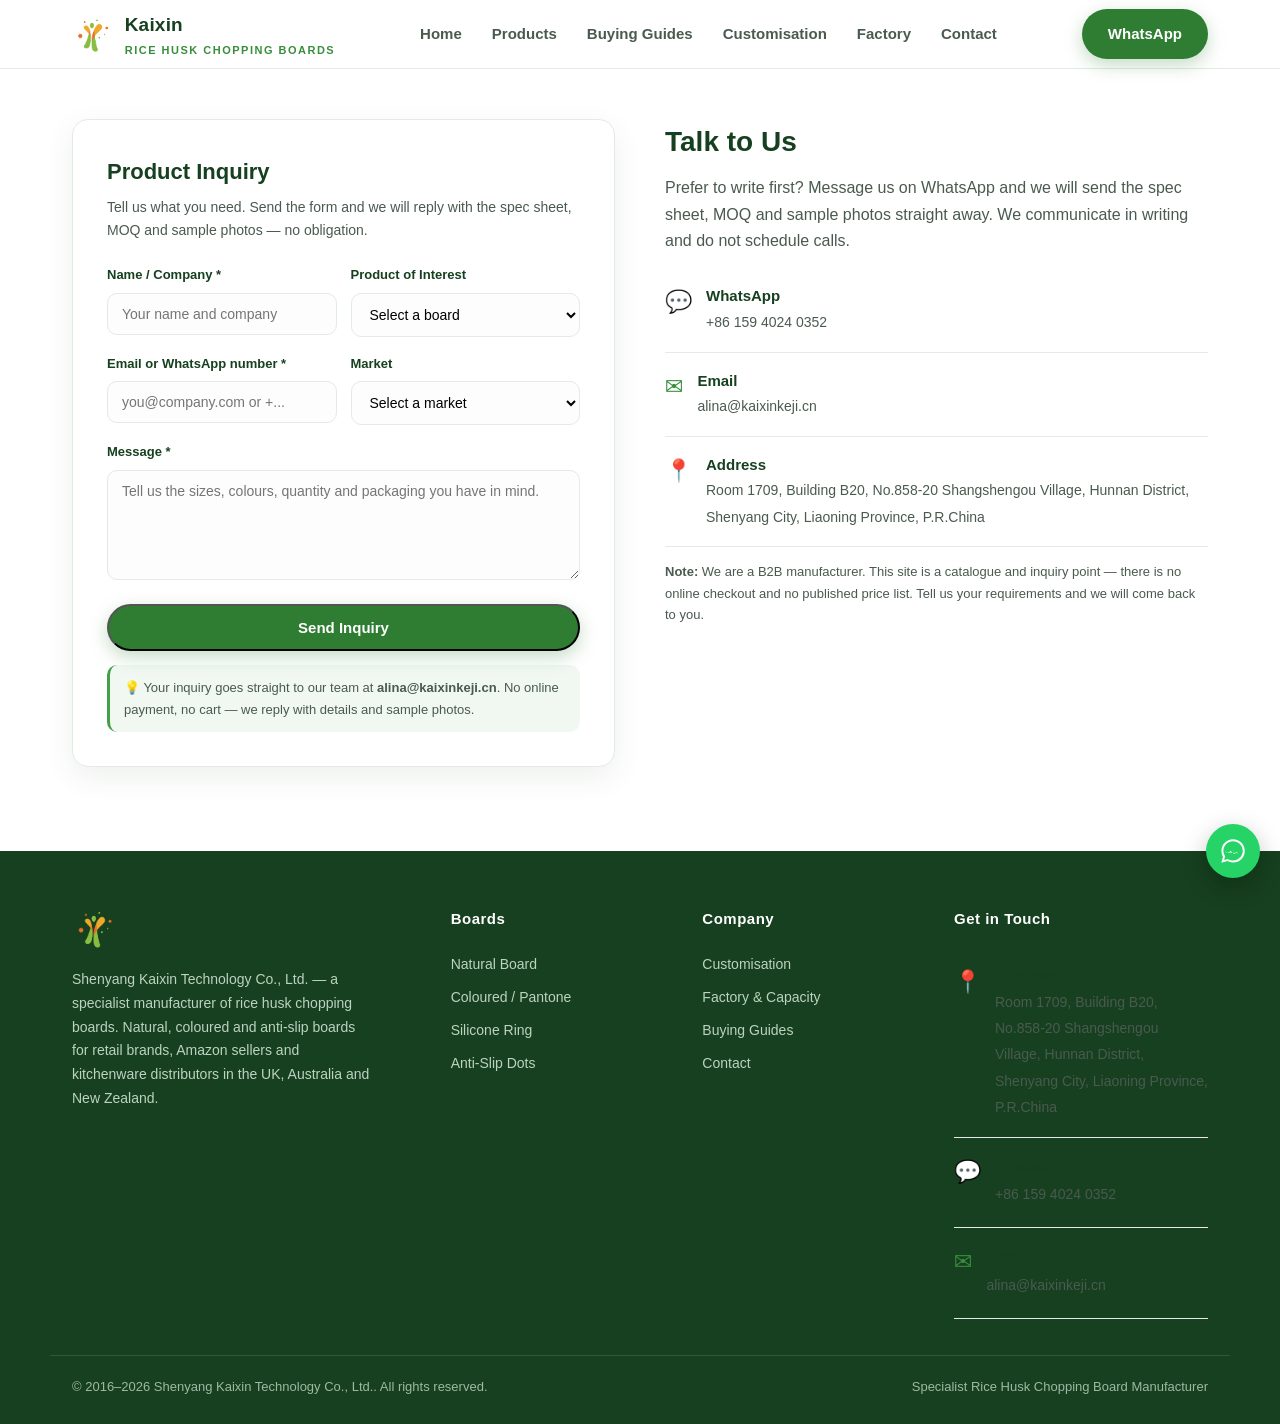
==== contact.html @ c8359d20 "site: add contact.html" ====
<!DOCTYPE html>
<html lang="en-GB">
<head>
<meta charset="UTF-8">
<meta name="viewport" content="width=device-width, initial-scale=1.0">
<title>Contact Kaixin | Rice Husk Chopping Board Inquiry</title>
<meta name="description" content="Contact Shenyang Kaixin for rice husk chopping boards. Send an inquiry for the spec sheet, MOQ and sample photos. WhatsApp and email available. B2B only.">
<meta name="keywords" content="rice husk chopping board inquiry, chopping board manufacturer contact, wholesale chopping board inquiry, OEM cutting board supplier">
<meta property="og:title" content="Contact Kaixin | Rice Husk Chopping Board Inquiry">
<meta property="og:description" content="Contact Shenyang Kaixin for rice husk chopping boards. Send an inquiry for the spec sheet, MOQ and sample photos. WhatsApp and email available. B2B only.">
<meta property="og:type" content="website">
<meta property="og:url" content="https://www.ricehuskchoppingboard.com/contact.html">
<link rel="canonical" href="https://www.ricehuskchoppingboard.com/contact.html">
<link rel="icon" href="favicon-32x32.png" type="image/png">
<link rel="stylesheet" href="assets/css/style.css">
<style>
.wa-float{position:fixed;right:20px;bottom:22px;z-index:80;width:54px;height:54px;border-radius:50%;
  background:#25D366;display:flex;align-items:center;justify-content:center;
  box-shadow:0 8px 24px rgba(0,0,0,.25);transition:.25s}
.wa-float:hover{transform:scale(1.08);box-shadow:0 12px 28px rgba(0,0,0,.32)}
.wa-float svg{width:28px;height:28px;fill:#fff}
@media(max-width:680px){.wa-float{right:14px;bottom:14px;width:48px;height:48px}}
</style>
<script type="application/ld+json">
[
  {
    "@context": "https://schema.org",
    "@type": "WebPage",
    "name": "Contact Kaixin - Rice Husk Chopping Board Inquiry",
    "url": "https://www.ricehuskchoppingboard.com/contact.html",
    "description": "Send an inquiry for rice husk chopping board spec sheets, MOQ and sample photos.",
    "publisher": {
      "@context": "https://schema.org",
      "@type": "Organization",
      "name": "Shenyang Kaixin Technology Co., Ltd.",
      "url": "https://www.ricehuskchoppingboard.com/",
      "logo": "https://www.ricehuskchoppingboard.com/assets/img/logo/logo.png",
      "description": "Specialist manufacturer of rice husk chopping boards. Natural, coloured and anti-slip boards with custom Pantone colours and OEM packaging.",
      "address": {
        "@type": "PostalAddress",
        "streetAddress": "Room 1709, Building B20, No.858-20 Shangshengou Village, Hunnan District",
        "addressLocality": "Shenyang",
        "addressRegion": "Liaoning",
        "addressCountry": "CN"
      },
      "contactPoint": {
        "@type": "ContactPoint",
        "telephone": "+86-159-4024-0352",
        "contactType": "sales",
        "availableLanguage": [
          "English",
          "Chinese"
        ]
      }
    }
  },
  {
    "@context": "https://schema.org",
    "@type": "BreadcrumbList",
    "itemListElement": [
      {
        "@type": "ListItem",
        "position": 1,
        "name": "Home",
        "item": "https://www.ricehuskchoppingboard.com/index.html"
      },
      {
        "@type": "ListItem",
        "position": 2,
        "name": "Contact",
        "item": "https://www.ricehuskchoppingboard.com/contact.html"
      }
    ]
  }
]
</script>
</head>
<body>
<header class="site">
  <div class="container nav">
    <a class="brand" href="index.html"><img src="assets/img/logo/logo.png" alt="Kaixin logo"><span>Kaixin<small>RICE HUSK CHOPPING BOARDS</small></span></a>
    <nav class="nav-links">
      <a href="index.html">Home</a>
      <a href="index.html#products">Products</a>
      <a href="index.html#guides">Buying Guides</a>
      <a href="customisation.html">Customisation</a>
      <a href="factory.html">Factory</a>
      <a href="contact.html">Contact</a>
    </nav>
    <div class="nav-cta"><a class="btn" href="https://wa.me/8615940240352" target="_blank" rel="noopener">WhatsApp</a><button class="menu-toggle" aria-label="menu">&#9776;</button></div>
  </div>
  <div class="mobile-menu">
    <a href="index.html">Home</a>
    <a href="index.html#products">Products</a>
    <a href="index.html#guides">Buying Guides</a>
    <a href="customisation.html">Customisation</a>
    <a href="factory.html">Factory</a>
    <a href="contact.html">Contact</a>
  </div>
</header>
<section style="padding-top:50px"><div class="container contact-wrap">
  <div class="form-card">
    <h3>Product Inquiry</h3>
    <p class="sub">Tell us what you need. Send the form and we will reply with the spec sheet, MOQ and sample photos &mdash; no obligation.</p>
    <div class="form-ok" id="form-ok">&#9989; Thanks! Your inquiry has been sent. We will reply within 24 hours.</div>
    <form id="inquiry-form">
      <input type="hidden" name="access_key" value="ceeee624-45c7-4edd-93eb-5f4cee63b54a">
      <input type="checkbox" name="botcheck" style="display:none" tabindex="-1" autocomplete="off">
      <div class="row2">
        <div class="field"><label>Name / Company *</label><input name="name" type="text" placeholder="Your name and company"></div>
        <div class="field"><label>Product of Interest</label>
          <select name="product">
            <option value="">Select a board</option>
            <option>Natural Rice Husk Chopping Board</option>
            <option>Coloured / Pantone Chopping Board</option>
            <option>Silicone Ring Chopping Board</option>
            <option>Anti-Slip Dots Chopping Board</option>
            <option>Custom size / shape / packaging</option>
            <option>Not sure yet</option>
          </select>
        </div>
      </div>
      <div class="row2">
        <div class="field"><label>Email or WhatsApp number *</label><input name="contact" type="text" placeholder="you@company.com or +..."></div>
        <div class="field"><label>Market</label>
          <select name="market">
            <option value="">Select a market</option>
            <option>United Kingdom</option>
            <option>Australia</option>
            <option>New Zealand</option>
            <option>Other / not sure yet</option>
          </select>
        </div>
      </div>
      <div class="field"><label>Message *</label><textarea name="message" placeholder="Tell us the sizes, colours, quantity and packaging you have in mind."></textarea></div>
      <button class="btn" type="submit" style="width:100%;justify-content:center">Send Inquiry</button>
      <div class="note">&#128161; Your inquiry goes straight to our team at <b>alina@kaixinkeji.cn</b>. No online payment, no cart &mdash; we reply with details and sample photos.</div>
    </form>
  </div>
  <div class="contact-info">
    <h2 style="color:var(--green-900);font-size:28px;margin-bottom:10px">Talk to Us</h2>
    <p style="color:var(--ink-soft);margin-bottom:14px">Prefer to write first? Message us on WhatsApp and we will send the spec sheet, MOQ and sample photos straight away. We communicate in writing and do not schedule calls.</p>
    <div class="info-item"><span class="ic">&#128172;</span><div><b>WhatsApp</b><a href="https://wa.me/8615940240352" target="_blank" rel="noopener">+86 159 4024 0352</a></div></div>
    <div class="info-item"><span class="ic">&#9993;</span><div><b>Email</b><a href="mailto:alina@kaixinkeji.cn">alina@kaixinkeji.cn</a></div></div>
    <div class="info-item"><span class="ic">&#128205;</span><div><b>Address</b><span>Room 1709, Building B20, No.858-20 Shangshengou Village, Hunnan District, Shenyang City, Liaoning Province, P.R.China</span></div></div>
    <p style="color:var(--ink-soft);margin-top:14px;font-size:13px"><b>Note:</b> We are a B2B manufacturer. This site is a catalogue and inquiry point &mdash; there is no online checkout and no published price list. Tell us your requirements and we will come back to you.</p>
  </div>
</div></section>

<footer class="site">
  <div class="container foot-grid">
    <div class="foot-brand"><img src="assets/img/logo/logo.png" alt="Kaixin logo"><p>Shenyang Kaixin Technology Co., Ltd. &mdash; a specialist manufacturer of rice husk chopping boards. Natural, coloured and anti-slip boards for retail brands, Amazon sellers and kitchenware distributors in the UK, Australia and New Zealand.</p></div>
    <div><h4>Boards</h4>
      <a href="products/natural-rice-husk-chopping-board.html">Natural Board</a>
      <a href="products/coloured-rice-husk-chopping-board.html">Coloured / Pantone</a>
      <a href="products/silicone-ring-chopping-board.html">Silicone Ring</a>
      <a href="products/silicone-dots-chopping-board.html">Anti-Slip Dots</a>
    </div>
    <div><h4>Company</h4>
      <a href="customisation.html">Customisation</a>
      <a href="factory.html">Factory &amp; Capacity</a>
      <a href="index.html#guides">Buying Guides</a>
      <a href="contact.html">Contact</a>
    </div>
    <div class="contact-info"><h4>Get in Touch</h4>
      <div class="info-item"><span class="ic">&#128205;</span><div><b>Address</b><span>Room 1709, Building B20, No.858-20 Shangshengou Village, Hunnan District, Shenyang City, Liaoning Province, P.R.China</span></div></div>
      <div class="info-item"><span class="ic">&#128172;</span><div><b>WhatsApp</b><a href="https://wa.me/8615940240352" target="_blank" rel="noopener">+86 159 4024 0352</a></div></div>
      <div class="info-item"><span class="ic">&#9993;</span><div><b>Email</b><a href="mailto:alina@kaixinkeji.cn">alina@kaixinkeji.cn</a></div></div>
    </div>
  </div>
  <div class="container foot-bottom"><span>&copy; 2016&ndash;2026 Shenyang Kaixin Technology Co., Ltd.. All rights reserved.</span><span>Specialist Rice Husk Chopping Board Manufacturer</span></div>
</footer>
<a class="wa-float" href="https://wa.me/8615940240352" target="_blank" rel="noopener" aria-label="Chat with us on WhatsApp">
<svg viewBox="0 0 24 24"><path d="M12.04 2C6.5 2 2.1 6.4 2.1 11.95c0 1.75.46 3.46 1.33 4.96L2 22l5.24-1.37a9.94 9.94 0 0 0 4.8 1.22h.01c5.54 0 10.05-4.4 10.05-9.95C22.1 6.4 17.59 2 12.04 2zm0 18.16a8.3 8.3 0 0 1-4.23-1.16l-.3-.18-3.11.81.83-3.03-.2-.31a8.28 8.28 0 0 1-1.28-4.42c0-4.58 3.73-8.3 8.32-8.3 2.22 0 4.31.87 5.88 2.44a8.25 8.25 0 0 1 2.44 5.87c0 4.58-3.73 8.28-8.34 8.28zm4.55-6.2c-.25-.13-1.48-.73-1.71-.81-.23-.08-.39-.13-.56.13-.17.25-.64.81-.78.98-.14.17-.29.19-.53.06-.25-.13-1.05-.39-2-1.24-.74-1.22-1.66-1.36-1.9-.14-.24-.15-.52-.01-.71.12-.18.53-.62.65-.83.12-.22.08-.4.02-.53-.06-.13-.56-1.34-.76-1.84-.2-.48-.4-.42-.56-.43h-.48c-.17 0-.44.06-.67.32-.23.25-.88.87-.88 2.12s.9 2.46 1.03 2.63c.13.17 1.77 2.7 4.29 3.79.6.26 1.06.41 1.43.53.6.19 1.14.16 1.57.1.48-.07 1.48-.6 1.69-1.19.21-.58.21-1.08.15-1.19-.06-.1-.23-.16-.48-.29z"/></svg>
</a>
<script src="assets/js/main.js"></script>
<script>
document.addEventListener('DOMContentLoaded',function(){
  document.querySelectorAll('video').forEach(function(v){
    v.muted=true;v.defaultMuted=true;var p=v.play();if(p&&p.catch)p.catch(function(){});
  });
});
</script>
</body>
</html>
---- assets/css/style.css ----
:root{
  --green-900:#16401f;
  --green-800:#1b5e20;
  --green-700:#2e7d32;
  --green-600:#388e3c;
  --green-500:#43a047;
  --green-300:#81c784;
  --green-100:#e8f5e9;
  --green-50:#f1f8f2;
  --ink:#1f2a22;
  --ink-soft:#4a5a4f;
  --line:#e3ebe4;
  --bg:#ffffff;
  --bg-soft:#f6f9f6;
  --shadow:0 10px 30px rgba(20,64,31,.08);
  --shadow-lg:0 20px 50px rgba(20,64,31,.14);
  --radius:16px;
  --maxw:1180px;
  --font:'Segoe UI',Roboto,Helvetica,Arial,system-ui,-apple-system,'PingFang SC','Microsoft YaHei',sans-serif;
}
*{box-sizing:border-box;margin:0;padding:0}
html{scroll-behavior:smooth}
body{font-family:var(--font);color:var(--ink);background:var(--bg);line-height:1.65;-webkit-font-smoothing:antialiased}
img{max-width:100%;display:block}
a{color:inherit;text-decoration:none}
.container{max-width:var(--maxw);margin:0 auto;padding:0 22px}
.btn{display:inline-flex;align-items:center;gap:8px;background:var(--green-700);color:#fff;padding:13px 26px;border-radius:40px;font-weight:600;font-size:15px;transition:.25s;box-shadow:0 6px 18px rgba(46,125,50,.28)}
.btn:hover{background:var(--green-800);transform:translateY(-2px);box-shadow:0 10px 24px rgba(46,125,50,.36)}
.btn.ghost{background:transparent;color:var(--green-800);border:1.5px solid var(--green-300)}
.btn.ghost:hover{background:var(--green-50);transform:translateY(-2px)}
.btn.light{background:#fff;color:var(--green-800);box-shadow:0 6px 18px rgba(0,0,0,.12)}
.btn.light:hover{background:var(--green-50)}

/* ===== Header ===== */
header.site{position:sticky;top:0;z-index:50;background:rgba(255,255,255,.92);backdrop-filter:blur(10px);border-bottom:1px solid var(--line)}
.nav{display:flex;align-items:center;justify-content:space-between;height:68px}
.brand{display:flex;align-items:center;gap:11px;font-weight:800;font-size:19px;color:var(--green-900);letter-spacing:.2px}
.brand img{height:38px;width:auto;border-radius:8px}
.brand small{display:block;font-size:11px;font-weight:600;color:var(--green-600);letter-spacing:1.5px}
.nav-links{display:flex;align-items:center;gap:30px}
.nav-links a{font-weight:600;font-size:15px;color:var(--ink-soft);transition:.2s;position:relative}
.nav-links a:hover{color:var(--green-700)}
.nav-links a::after{content:"";position:absolute;left:0;bottom:-6px;height:2px;width:0;background:var(--green-600);transition:.25s}
.nav-links a:hover::after{width:100%}
.nav-cta{display:flex;align-items:center;gap:14px}
.menu-toggle{display:none;font-size:26px;background:none;border:0;color:var(--green-800);cursor:pointer}

/* ===== Hero ===== */
.hero{position:relative;color:#fff;overflow:hidden;background:var(--green-900)}
.hero video,.hero .hero-bg{position:absolute;inset:0;width:100%;height:100%;object-fit:cover}
.hero::after{content:"";position:absolute;inset:0;background:linear-gradient(105deg,rgba(14,40,19,.92) 0%,rgba(14,40,19,.62) 45%,rgba(14,40,19,.28) 100%)}
.hero-inner{position:relative;z-index:2;padding:96px 0 104px;max-width:680px}
.hero .tag{display:inline-block;background:rgba(255,255,255,.16);border:1px solid rgba(255,255,255,.3);padding:6px 16px;border-radius:30px;font-size:13px;font-weight:600;letter-spacing:1px;margin-bottom:22px}
.hero h1{font-size:46px;line-height:1.15;font-weight:800;margin-bottom:20px;letter-spacing:-.5px}
.hero p{font-size:18px;color:#e7f1e8;margin-bottom:32px;max-width:560px}
.hero-actions{display:flex;gap:14px;flex-wrap:wrap}
.hero-stats{display:flex;gap:42px;margin-top:50px;flex-wrap:wrap}
.hero-stats div{position:relative;z-index:2}
.hero-stats b{display:block;font-size:30px;font-weight:800;color:#fff}
.hero-stats span{font-size:13px;color:#cfe3d2;letter-spacing:.5px}

/* ===== Sections ===== */
section{padding:84px 0}
.sec-head{text-align:center;max-width:680px;margin:0 auto 52px}
.sec-head .eyebrow{color:var(--green-600);font-weight:700;letter-spacing:2px;font-size:13px;text-transform:uppercase;margin-bottom:12px;display:block}
.sec-head h1,.sec-head h2{font-size:36px;font-weight:800;color:var(--green-900);line-height:1.2;margin-bottom:14px;letter-spacing:-.5px}
.sec-head p{color:var(--ink-soft);font-size:17px}

/* ===== USP band ===== */
.usp{background:var(--green-800);color:#fff}
.usp .grid{display:grid;grid-template-columns:repeat(4,1fr);gap:30px}
.usp .item{text-align:center;padding:10px}
.usp .item .ic{font-size:30px;margin-bottom:12px}
.usp .item b{display:block;font-size:17px;margin-bottom:4px}
.usp .item span{font-size:14px;color:#cfe3d2}

/* ===== Product grid ===== */
.grid-products{display:grid;grid-template-columns:repeat(3,1fr);gap:26px}
.card{background:#fff;border:1px solid var(--line);border-radius:var(--radius);overflow:hidden;transition:.28s;display:flex;flex-direction:column}
.card:hover{transform:translateY(-6px);box-shadow:var(--shadow-lg);border-color:var(--green-300)}
.card .thumb{aspect-ratio:1/1;overflow:hidden;background:var(--green-50);position:relative}
.card .thumb img{width:100%;height:100%;object-fit:cover;transition:.4s}
.card:hover .thumb img{transform:scale(1.05)}
.card .badge{position:absolute;top:12px;left:12px;background:var(--green-700);color:#fff;font-size:11px;font-weight:700;padding:5px 11px;border-radius:20px;letter-spacing:.5px}
.card .body{padding:20px 20px 22px;display:flex;flex-direction:column;flex:1}
.card .body h3{font-size:18px;color:var(--green-900);margin-bottom:6px;font-weight:700}
.card .body .en{font-size:13px;color:var(--green-600);font-weight:600;margin-bottom:10px}
.card .body p{font-size:14px;color:var(--ink-soft);flex:1;margin-bottom:16px}
.card .body .more{color:var(--green-700);font-weight:700;font-size:14px;display:inline-flex;align-items:center;gap:6px}

/* ===== Feature split ===== */
.split{display:grid;grid-template-columns:1fr 1fr;gap:56px;align-items:center}
.split .media{border-radius:var(--radius);overflow:hidden;box-shadow:var(--shadow)}
.split .media video,.split .media img{width:100%;height:100%;object-fit:cover}
.split h2{font-size:32px;color:var(--green-900);font-weight:800;margin-bottom:18px;line-height:1.2}
.split p{color:var(--ink-soft);margin-bottom:16px;font-size:16px}
.checklist{list-style:none;margin:18px 0 26px}
.checklist li{display:flex;gap:11px;align-items:flex-start;padding:7px 0;color:var(--ink-soft)}
.checklist li .ck{color:var(--green-600);font-weight:800;flex-shrink:0}

/* ===== Certs ===== */
.certs{background:var(--bg-soft)}
.cert-grid{display:grid;grid-template-columns:repeat(4,1fr);gap:22px}
.cert{background:#fff;border:1px solid var(--line);border-radius:14px;padding:22px;text-align:center;transition:.25s}
.cert:hover{box-shadow:var(--shadow);transform:translateY(-4px)}
.cert img{height:78px;width:auto;margin:0 auto 14px;object-fit:contain}
.cert b{display:block;color:var(--green-900);font-size:15px}
.cert span{font-size:13px;color:var(--ink-soft)}

/* ===== CTA band ===== */
.cta-band{background:linear-gradient(120deg,var(--green-800),var(--green-600));color:#fff;text-align:center}
.cta-band h2{font-size:34px;font-weight:800;margin-bottom:14px}
.cta-band p{font-size:17px;color:#e7f1e8;margin-bottom:28px;max-width:560px;margin-left:auto;margin-right:auto}

/* ===== Footer ===== */
footer.site{background:var(--green-900);color:#cfe3d2;padding:56px 0 26px}
.foot-grid{display:grid;grid-template-columns:1.6fr 1fr 1fr 1.2fr;gap:40px;margin-bottom:36px}
.foot-grid h4{color:#fff;font-size:15px;margin-bottom:16px;letter-spacing:.5px}
.foot-grid a,.foot-grid p{display:block;color:#bcd3bf;font-size:14px;padding:5px 0;transition:.2s}
.foot-grid a:hover{color:#fff}
.foot-brand img{height:42px;margin-bottom:14px;border-radius:8px}
.foot-brand p{font-size:14px;line-height:1.7;max-width:300px}
.foot-bottom{border-top:1px solid rgba(255,255,255,.12);padding-top:20px;font-size:13px;color:#9fb8a3;display:flex;justify-content:space-between;flex-wrap:wrap;gap:10px}

/* ===== Product detail ===== */
.breadcrumb{font-size:13px;color:var(--ink-soft);padding:22px 0 0}
.breadcrumb a{color:var(--green-600)}
.detail{display:grid;grid-template-columns:1.05fr 1fr;gap:54px;align-items:start;padding:26px 0 70px}
.gallery .main-img{border-radius:var(--radius);overflow:hidden;background:var(--green-50);border:1px solid var(--line);aspect-ratio:1/1;margin-bottom:14px}
.gallery .main-img img{width:100%;height:100%;object-fit:cover}
.thumbs{display:flex;gap:10px;flex-wrap:wrap}
.thumbs img{width:74px;height:74px;object-fit:cover;border-radius:10px;border:2px solid var(--line);cursor:pointer;transition:.2s}
.thumbs img.active,.thumbs img:hover{border-color:var(--green-600)}
.detail-info h1{font-size:30px;color:var(--green-900);font-weight:800;margin-bottom:4px}
.detail-info .en{color:var(--green-600);font-weight:600;margin-bottom:16px;font-size:15px}
.detail-info .lead{color:var(--ink-soft);margin-bottom:22px;font-size:16px}
.spec-table{width:100%;border-collapse:collapse;margin:8px 0 24px;font-size:14px}
.spec-table th,.spec-table td{border:1px solid var(--line);padding:11px 14px;text-align:left}
.spec-table th{background:var(--green-50);color:var(--green-900);width:40%;font-weight:700}
.detail-video{border-radius:var(--radius);overflow:hidden;margin:6px 0 24px;border:1px solid var(--line);background:#000}
.detail-video video{width:100%;display:block}
.tags{display:flex;gap:8px;flex-wrap:wrap;margin-bottom:22px}
.tags span{background:var(--green-100);color:var(--green-800);font-size:12.5px;font-weight:600;padding:6px 13px;border-radius:20px}
.detail-cta{display:flex;gap:12px;flex-wrap:wrap;margin-top:8px}

/* ===== Contact form ===== */
.contact-wrap{display:grid;grid-template-columns:1fr 1fr;gap:50px;align-items:start}
.form-card{background:#fff;border:1px solid var(--line);border-radius:var(--radius);padding:34px;box-shadow:var(--shadow)}
.form-card h3{font-size:22px;color:var(--green-900);margin-bottom:6px}
.form-card .sub{color:var(--ink-soft);margin-bottom:22px;font-size:14px}
.field{margin-bottom:16px}
.field label{display:block;font-size:13px;font-weight:700;color:var(--green-900);margin-bottom:7px}
.field input,.field textarea,.field select{width:100%;padding:12px 14px;border:1.5px solid var(--line);border-radius:10px;font-size:14px;font-family:inherit;transition:.2s;background:#fcfdfc}
.field input:focus,.field textarea:focus,.field select:focus{outline:none;border-color:var(--green-500);background:#fff}
.field textarea{resize:vertical;min-height:110px}
.row2{display:grid;grid-template-columns:1fr 1fr;gap:14px}
.contact-info .info-item{display:flex;gap:14px;padding:16px 0;border-bottom:1px solid var(--line)}
.contact-info .info-item .ic{font-size:22px;color:var(--green-600)}
.contact-info .info-item .ic svg{display:inline-block;vertical-align:middle;width:22px;height:22px}
.contact-info .info-item b{display:block;color:var(--green-900);font-size:15px}
.contact-info .info-item span,.contact-info .info-item a{color:var(--ink-soft);font-size:14px}
.note{font-size:13px;color:var(--ink-soft);margin-top:14px;background:var(--green-50);padding:12px 14px;border-radius:10px;border-left:3px solid var(--green-500)}

.form-ok{display:none;background:var(--green-100);color:var(--green-900);padding:14px 16px;border-radius:10px;margin-bottom:16px;font-weight:600;border:1px solid var(--green-300)}

/* ===== Responsive ===== */
@media(max-width:980px){
  .usp .grid{grid-template-columns:repeat(2,1fr);gap:24px}
  .grid-products{grid-template-columns:repeat(2,1fr)}
  .cert-grid{grid-template-columns:repeat(2,1fr)}
  .split,.detail,.contact-wrap{grid-template-columns:1fr;gap:32px}
  .foot-grid{grid-template-columns:1fr 1fr}
}
@media(max-width:680px){
  .nav-links{display:none}
  .menu-toggle{display:block}
  .hero-inner{padding:64px 0 72px}
  .hero h1{font-size:33px}
  .hero-stats{display:grid;grid-template-columns:1fr 1fr;gap:22px 14px;width:100%;text-align:center}
  .sec-head h1,.sec-head h2{font-size:27px}
  .grid-products{grid-template-columns:1fr}
  .cert-grid{grid-template-columns:1fr 1fr}
  .row2{grid-template-columns:1fr}
  .foot-grid{grid-template-columns:1fr}
  section{padding:60px 0}
}
.mobile-menu{display:none;flex-direction:column;gap:4px;padding:10px 22px 18px;border-top:1px solid var(--line);background:#fff}
.mobile-menu.open{display:flex}
.mobile-menu a{padding:11px 0;font-weight:600;color:var(--ink-soft);border-bottom:1px solid var(--green-50)}
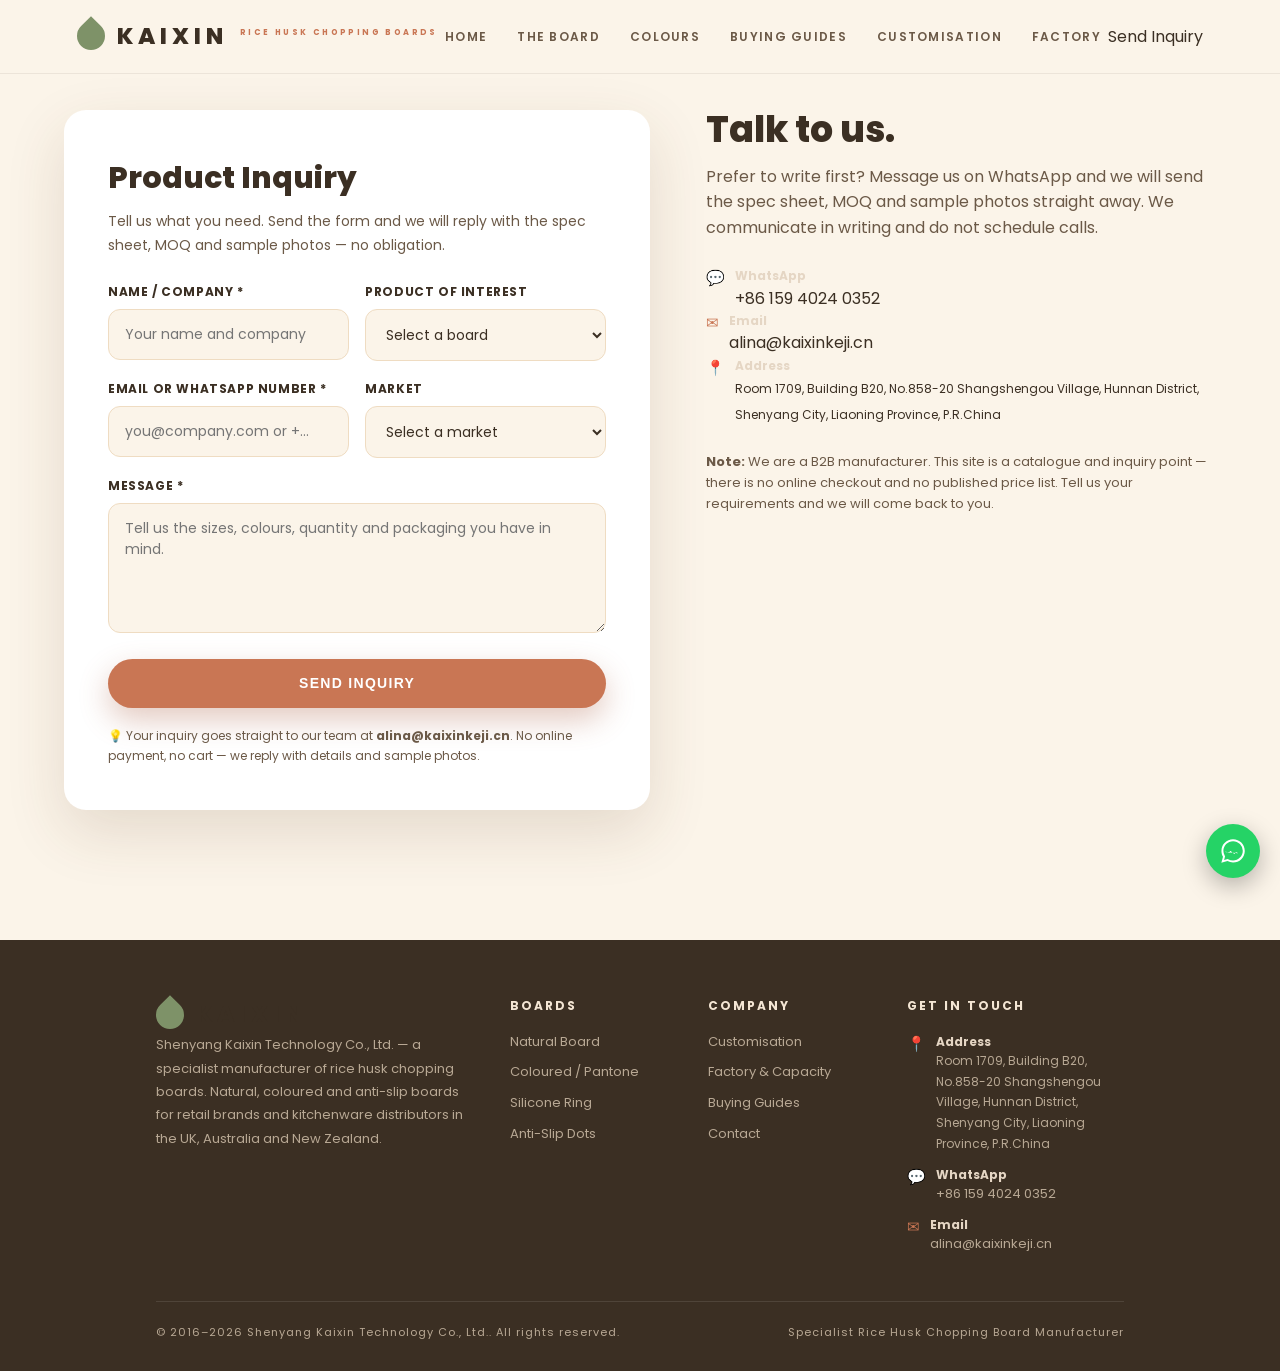
==== commit 595dd3f5: "site: update contact.html" ====
--- a/contact.html
+++ b/contact.html
@@ -10,17 +10,13 @@
 <meta property="og:description" content="Contact Shenyang Kaixin for rice husk chopping boards. Send an inquiry for the spec sheet, MOQ and sample photos. WhatsApp and email available. B2B only.">
 <meta property="og:type" content="website">
 <meta property="og:url" content="https://www.ricehuskchoppingboard.com/contact.html">
+<meta property="og:image" content="https://www.ricehuskchoppingboard.com/assets/img/warm/story-board.jpg">
 <link rel="canonical" href="https://www.ricehuskchoppingboard.com/contact.html">
 <link rel="icon" href="favicon-32x32.png" type="image/png">
+<link rel="preconnect" href="https://fonts.googleapis.com">
+<link rel="preconnect" href="https://fonts.gstatic.com" crossorigin>
+<link href="https://fonts.googleapis.com/css2?family=Poppins:wght@400;500;600;700;800;900&display=swap" rel="stylesheet">
 <link rel="stylesheet" href="assets/css/style.css">
-<style>
-.wa-float{position:fixed;right:20px;bottom:22px;z-index:80;width:54px;height:54px;border-radius:50%;
-  background:#25D366;display:flex;align-items:center;justify-content:center;
-  box-shadow:0 8px 24px rgba(0,0,0,.25);transition:.25s}
-.wa-float:hover{transform:scale(1.08);box-shadow:0 12px 28px rgba(0,0,0,.32)}
-.wa-float svg{width:28px;height:28px;fill:#fff}
-@media(max-width:680px){.wa-float{right:14px;bottom:14px;width:48px;height:48px}}
-</style>
 <script type="application/ld+json">
 [
   {
@@ -76,29 +72,29 @@
 </script>
 </head>
 <body>
-<header class="site">
-  <div class="container nav">
-    <a class="brand" href="index.html"><img src="assets/img/logo/logo.png" alt="Kaixin logo"><span>Kaixin<small>RICE HUSK CHOPPING BOARDS</small></span></a>
-    <nav class="nav-links">
-      <a href="index.html">Home</a>
-      <a href="index.html#products">Products</a>
-      <a href="index.html#guides">Buying Guides</a>
-      <a href="customisation.html">Customisation</a>
-      <a href="factory.html">Factory</a>
-      <a href="contact.html">Contact</a>
-    </nav>
-    <div class="nav-cta"><a class="btn" href="https://wa.me/8615940240352" target="_blank" rel="noopener">WhatsApp</a><button class="menu-toggle" aria-label="menu">&#9776;</button></div>
-  </div>
-  <div class="mobile-menu">
+<nav class="nav">
+  <a class="brand" href="index.html"><span class="leaf"></span>KAIXIN<small>RICE HUSK CHOPPING BOARDS</small></a>
+  <div class="navlinks">
     <a href="index.html">Home</a>
-    <a href="index.html#products">Products</a>
+    <a href="index.html#boards">The Board</a>
+    <a href="index.html#colours">Colours</a>
     <a href="index.html#guides">Buying Guides</a>
     <a href="customisation.html">Customisation</a>
     <a href="factory.html">Factory</a>
-    <a href="contact.html">Contact</a>
   </div>
-</header>
-<section style="padding-top:50px"><div class="container contact-wrap">
+  <div class="nav-cta"><a href="contact.html">Send Inquiry</a></div>
+  <button class="menu-toggle" aria-label="menu" onclick="this.parentNode.classList.toggle('open')">&#9776;</button>
+  <div class="mobile-menu">
+    <a href="index.html">Home</a>
+    <a href="index.html#boards">The Board</a>
+    <a href="index.html#colours">Colours</a>
+    <a href="index.html#guides">Buying Guides</a>
+    <a href="customisation.html">Customisation</a>
+    <a href="factory.html">Factory</a>
+    <a href="contact.html">Send Inquiry</a>
+  </div>
+</nav>
+<section class="sec" style="padding-top:40px"><div class="container contact-wrap">
   <div class="form-card">
     <h3>Product Inquiry</h3>
     <p class="sub">Tell us what you need. Send the form and we will reply with the spec sheet, MOQ and sample photos &mdash; no obligation.</p>
@@ -107,49 +103,39 @@
       <input type="hidden" name="access_key" value="ceeee624-45c7-4edd-93eb-5f4cee63b54a">
       <input type="checkbox" name="botcheck" style="display:none" tabindex="-1" autocomplete="off">
       <div class="row2">
-        <div class="field"><label>Name / Company *</label><input name="name" type="text" placeholder="Your name and company"></div>
+        <div class="field"><label>Name / Company *</label><input name="name" type="text" placeholder="Your name and company" required></div>
         <div class="field"><label>Product of Interest</label>
-          <select name="product">
-            <option value="">Select a board</option>
-            <option>Natural Rice Husk Chopping Board</option>
-            <option>Coloured / Pantone Chopping Board</option>
-            <option>Silicone Ring Chopping Board</option>
-            <option>Anti-Slip Dots Chopping Board</option>
-            <option>Custom size / shape / packaging</option>
-            <option>Not sure yet</option>
-          </select>
-        </div>
+          <select name="product"><option value="">Select a board</option>
+            <option>Natural Rice Husk Chopping Board</option><option>Coloured / Pantone Chopping Board</option>
+            <option>Silicone Ring Chopping Board</option><option>Anti-Slip Dots Chopping Board</option>
+            <option>Custom size / shape / packaging</option><option>Not sure yet</option></select></div>
       </div>
       <div class="row2">
-        <div class="field"><label>Email or WhatsApp number *</label><input name="contact" type="text" placeholder="you@company.com or +..."></div>
+        <div class="field"><label>Email or WhatsApp number *</label><input name="contact" type="text" placeholder="you@company.com or +..." required></div>
         <div class="field"><label>Market</label>
-          <select name="market">
-            <option value="">Select a market</option>
-            <option>United Kingdom</option>
-            <option>Australia</option>
-            <option>New Zealand</option>
-            <option>Other / not sure yet</option>
-          </select>
-        </div>
+          <select name="market"><option value="">Select a market</option>
+            <option>United Kingdom</option><option>Australia</option><option>New Zealand</option>
+            <option>Other / not sure yet</option></select></div>
       </div>
-      <div class="field"><label>Message *</label><textarea name="message" placeholder="Tell us the sizes, colours, quantity and packaging you have in mind."></textarea></div>
-      <button class="btn" type="submit" style="width:100%;justify-content:center">Send Inquiry</button>
+      <div class="field"><label>Message *</label><textarea name="message" placeholder="Tell us the sizes, colours, quantity and packaging you have in mind." required></textarea></div>
+      <button class="btn" type="submit" style="width:100%">Send Inquiry</button>
       <div class="note">&#128161; Your inquiry goes straight to our team at <b>alina@kaixinkeji.cn</b>. No online payment, no cart &mdash; we reply with details and sample photos.</div>
     </form>
   </div>
-  <div class="contact-info">
-    <h2 style="color:var(--green-900);font-size:28px;margin-bottom:10px">Talk to Us</h2>
-    <p style="color:var(--ink-soft);margin-bottom:14px">Prefer to write first? Message us on WhatsApp and we will send the spec sheet, MOQ and sample photos straight away. We communicate in writing and do not schedule calls.</p>
+  <div class="contact-aside">
+    <h2>Talk to us.</h2>
+    <p style="color:var(--ink2);margin:14px 0 26px">Prefer to write first? Message us on WhatsApp and we will send the spec sheet, MOQ and sample photos straight away. We communicate in writing and do not schedule calls.</p>
     <div class="info-item"><span class="ic">&#128172;</span><div><b>WhatsApp</b><a href="https://wa.me/8615940240352" target="_blank" rel="noopener">+86 159 4024 0352</a></div></div>
     <div class="info-item"><span class="ic">&#9993;</span><div><b>Email</b><a href="mailto:alina@kaixinkeji.cn">alina@kaixinkeji.cn</a></div></div>
     <div class="info-item"><span class="ic">&#128205;</span><div><b>Address</b><span>Room 1709, Building B20, No.858-20 Shangshengou Village, Hunnan District, Shenyang City, Liaoning Province, P.R.China</span></div></div>
-    <p style="color:var(--ink-soft);margin-top:14px;font-size:13px"><b>Note:</b> We are a B2B manufacturer. This site is a catalogue and inquiry point &mdash; there is no online checkout and no published price list. Tell us your requirements and we will come back to you.</p>
+    <p style="color:var(--ink2);margin-top:26px;font-size:13px"><b>Note:</b> We are a B2B manufacturer. This site is a catalogue and inquiry point &mdash; there is no online checkout and no published price list. Tell us your requirements and we will come back to you.</p>
   </div>
 </div></section>
 
-<footer class="site">
+<footer>
   <div class="container foot-grid">
-    <div class="foot-brand"><img src="assets/img/logo/logo.png" alt="Kaixin logo"><p>Shenyang Kaixin Technology Co., Ltd. &mdash; a specialist manufacturer of rice husk chopping boards. Natural, coloured and anti-slip boards for retail brands, Amazon sellers and kitchenware distributors in the UK, Australia and New Zealand.</p></div>
+    <div class="foot-brand"><span class="brand"><span class="leaf"></span>KAIXIN</span>
+      <p>Shenyang Kaixin Technology Co., Ltd. &mdash; a specialist manufacturer of rice husk chopping boards. Natural, coloured and anti-slip boards for retail brands and kitchenware distributors in the UK, Australia and New Zealand.</p></div>
     <div><h4>Boards</h4>
       <a href="products/natural-rice-husk-chopping-board.html">Natural Board</a>
       <a href="products/coloured-rice-husk-chopping-board.html">Coloured / Pantone</a>
@@ -162,7 +148,7 @@
       <a href="index.html#guides">Buying Guides</a>
       <a href="contact.html">Contact</a>
     </div>
-    <div class="contact-info"><h4>Get in Touch</h4>
+    <div><h4>Get in Touch</h4>
       <div class="info-item"><span class="ic">&#128205;</span><div><b>Address</b><span>Room 1709, Building B20, No.858-20 Shangshengou Village, Hunnan District, Shenyang City, Liaoning Province, P.R.China</span></div></div>
       <div class="info-item"><span class="ic">&#128172;</span><div><b>WhatsApp</b><a href="https://wa.me/8615940240352" target="_blank" rel="noopener">+86 159 4024 0352</a></div></div>
       <div class="info-item"><span class="ic">&#9993;</span><div><b>Email</b><a href="mailto:alina@kaixinkeji.cn">alina@kaixinkeji.cn</a></div></div>
@@ -174,12 +160,5 @@
 <svg viewBox="0 0 24 24"><path d="M12.04 2C6.5 2 2.1 6.4 2.1 11.95c0 1.75.46 3.46 1.33 4.96L2 22l5.24-1.37a9.94 9.94 0 0 0 4.8 1.22h.01c5.54 0 10.05-4.4 10.05-9.95C22.1 6.4 17.59 2 12.04 2zm0 18.16a8.3 8.3 0 0 1-4.23-1.16l-.3-.18-3.11.81.83-3.03-.2-.31a8.28 8.28 0 0 1-1.28-4.42c0-4.58 3.73-8.3 8.32-8.3 2.22 0 4.31.87 5.88 2.44a8.25 8.25 0 0 1 2.44 5.87c0 4.58-3.73 8.28-8.34 8.28zm4.55-6.2c-.25-.13-1.48-.73-1.71-.81-.23-.08-.39-.13-.56.13-.17.25-.64.81-.78.98-.14.17-.29.19-.53.06-.25-.13-1.05-.39-2-1.24-.74-1.22-1.66-1.36-1.9-.14-.24-.15-.52-.01-.71.12-.18.53-.62.65-.83.12-.22.08-.4.02-.53-.06-.13-.56-1.34-.76-1.84-.2-.48-.4-.42-.56-.43h-.48c-.17 0-.44.06-.67.32-.23.25-.88.87-.88 2.12s.9 2.46 1.03 2.63c.13.17 1.77 2.7 4.29 3.79.6.26 1.06.41 1.43.53.6.19 1.14.16 1.57.1.48-.07 1.48-.6 1.69-1.19.21-.58.21-1.08.15-1.19-.06-.1-.23-.16-.48-.29z"/></svg>
 </a>
 <script src="assets/js/main.js"></script>
-<script>
-document.addEventListener('DOMContentLoaded',function(){
-  document.querySelectorAll('video').forEach(function(v){
-    v.muted=true;v.defaultMuted=true;var p=v.play();if(p&&p.catch)p.catch(function(){});
-  });
-});
-</script>
 </body>
 </html>
--- a/assets/css/style.css
+++ b/assets/css/style.css
@@ -1,189 +1,289 @@
+/* ============================================================
+   KAIXIN — Rice Husk Chopping Boards
+   Warm & generous editorial theme. Light cream / terracotta / sage.
+   Single source of visual truth. All pages share this.
+   ============================================================ */
 :root{
-  --green-900:#16401f;
-  --green-800:#1b5e20;
-  --green-700:#2e7d32;
-  --green-600:#388e3c;
-  --green-500:#43a047;
-  --green-300:#81c784;
-  --green-100:#e8f5e9;
-  --green-50:#f1f8f2;
-  --ink:#1f2a22;
-  --ink-soft:#4a5a4f;
-  --line:#e3ebe4;
-  --bg:#ffffff;
-  --bg-soft:#f6f9f6;
-  --shadow:0 10px 30px rgba(20,64,31,.08);
-  --shadow-lg:0 20px 50px rgba(20,64,31,.14);
-  --radius:16px;
-  --maxw:1180px;
-  --font:'Segoe UI',Roboto,Helvetica,Arial,system-ui,-apple-system,'PingFang SC','Microsoft YaHei',sans-serif;
+  --cream:#FBF4E9; --cream2:#F5E8D5; --sand:#EFDCC2;
+  --terra:#C97654; --terra-d:#A85B3D; --terra-soft:#F3DCCB;
+  --sage:#7E9268; --sage-d:#5F7249; --sage-soft:#E7EDDF;
+  --ink:#3B2F23; --ink2:#6B5947; --white:#FFFDF9;
+  --shadow:0 22px 60px rgba(90,60,30,.14);
 }
 *{box-sizing:border-box;margin:0;padding:0}
 html{scroll-behavior:smooth}
-body{font-family:var(--font);color:var(--ink);background:var(--bg);line-height:1.65;-webkit-font-smoothing:antialiased}
-img{max-width:100%;display:block}
-a{color:inherit;text-decoration:none}
-.container{max-width:var(--maxw);margin:0 auto;padding:0 22px}
-.btn{display:inline-flex;align-items:center;gap:8px;background:var(--green-700);color:#fff;padding:13px 26px;border-radius:40px;font-weight:600;font-size:15px;transition:.25s;box-shadow:0 6px 18px rgba(46,125,50,.28)}
-.btn:hover{background:var(--green-800);transform:translateY(-2px);box-shadow:0 10px 24px rgba(46,125,50,.36)}
-.btn.ghost{background:transparent;color:var(--green-800);border:1.5px solid var(--green-300)}
-.btn.ghost:hover{background:var(--green-50);transform:translateY(-2px)}
-.btn.light{background:#fff;color:var(--green-800);box-shadow:0 6px 18px rgba(0,0,0,.12)}
-.btn.light:hover{background:var(--green-50)}
-
-/* ===== Header ===== */
-header.site{position:sticky;top:0;z-index:50;background:rgba(255,255,255,.92);backdrop-filter:blur(10px);border-bottom:1px solid var(--line)}
-.nav{display:flex;align-items:center;justify-content:space-between;height:68px}
-.brand{display:flex;align-items:center;gap:11px;font-weight:800;font-size:19px;color:var(--green-900);letter-spacing:.2px}
-.brand img{height:38px;width:auto;border-radius:8px}
-.brand small{display:block;font-size:11px;font-weight:600;color:var(--green-600);letter-spacing:1.5px}
-.nav-links{display:flex;align-items:center;gap:30px}
-.nav-links a{font-weight:600;font-size:15px;color:var(--ink-soft);transition:.2s;position:relative}
-.nav-links a:hover{color:var(--green-700)}
-.nav-links a::after{content:"";position:absolute;left:0;bottom:-6px;height:2px;width:0;background:var(--green-600);transition:.25s}
-.nav-links a:hover::after{width:100%}
-.nav-cta{display:flex;align-items:center;gap:14px}
-.menu-toggle{display:none;font-size:26px;background:none;border:0;color:var(--green-800);cursor:pointer}
-
-/* ===== Hero ===== */
-.hero{position:relative;color:#fff;overflow:hidden;background:var(--green-900)}
-.hero video,.hero .hero-bg{position:absolute;inset:0;width:100%;height:100%;object-fit:cover}
-.hero::after{content:"";position:absolute;inset:0;background:linear-gradient(105deg,rgba(14,40,19,.92) 0%,rgba(14,40,19,.62) 45%,rgba(14,40,19,.28) 100%)}
-.hero-inner{position:relative;z-index:2;padding:96px 0 104px;max-width:680px}
-.hero .tag{display:inline-block;background:rgba(255,255,255,.16);border:1px solid rgba(255,255,255,.3);padding:6px 16px;border-radius:30px;font-size:13px;font-weight:600;letter-spacing:1px;margin-bottom:22px}
-.hero h1{font-size:46px;line-height:1.15;font-weight:800;margin-bottom:20px;letter-spacing:-.5px}
-.hero p{font-size:18px;color:#e7f1e8;margin-bottom:32px;max-width:560px}
-.hero-actions{display:flex;gap:14px;flex-wrap:wrap}
-.hero-stats{display:flex;gap:42px;margin-top:50px;flex-wrap:wrap}
-.hero-stats div{position:relative;z-index:2}
-.hero-stats b{display:block;font-size:30px;font-weight:800;color:#fff}
-.hero-stats span{font-size:13px;color:#cfe3d2;letter-spacing:.5px}
-
-/* ===== Sections ===== */
-section{padding:84px 0}
-.sec-head{text-align:center;max-width:680px;margin:0 auto 52px}
-.sec-head .eyebrow{color:var(--green-600);font-weight:700;letter-spacing:2px;font-size:13px;text-transform:uppercase;margin-bottom:12px;display:block}
-.sec-head h1,.sec-head h2{font-size:36px;font-weight:800;color:var(--green-900);line-height:1.2;margin-bottom:14px;letter-spacing:-.5px}
-.sec-head p{color:var(--ink-soft);font-size:17px}
-
-/* ===== USP band ===== */
-.usp{background:var(--green-800);color:#fff}
-.usp .grid{display:grid;grid-template-columns:repeat(4,1fr);gap:30px}
-.usp .item{text-align:center;padding:10px}
-.usp .item .ic{font-size:30px;margin-bottom:12px}
-.usp .item b{display:block;font-size:17px;margin-bottom:4px}
-.usp .item span{font-size:14px;color:#cfe3d2}
-
-/* ===== Product grid ===== */
-.grid-products{display:grid;grid-template-columns:repeat(3,1fr);gap:26px}
-.card{background:#fff;border:1px solid var(--line);border-radius:var(--radius);overflow:hidden;transition:.28s;display:flex;flex-direction:column}
-.card:hover{transform:translateY(-6px);box-shadow:var(--shadow-lg);border-color:var(--green-300)}
-.card .thumb{aspect-ratio:1/1;overflow:hidden;background:var(--green-50);position:relative}
-.card .thumb img{width:100%;height:100%;object-fit:cover;transition:.4s}
-.card:hover .thumb img{transform:scale(1.05)}
-.card .badge{position:absolute;top:12px;left:12px;background:var(--green-700);color:#fff;font-size:11px;font-weight:700;padding:5px 11px;border-radius:20px;letter-spacing:.5px}
-.card .body{padding:20px 20px 22px;display:flex;flex-direction:column;flex:1}
-.card .body h3{font-size:18px;color:var(--green-900);margin-bottom:6px;font-weight:700}
-.card .body .en{font-size:13px;color:var(--green-600);font-weight:600;margin-bottom:10px}
-.card .body p{font-size:14px;color:var(--ink-soft);flex:1;margin-bottom:16px}
-.card .body .more{color:var(--green-700);font-weight:700;font-size:14px;display:inline-flex;align-items:center;gap:6px}
-
-/* ===== Feature split ===== */
-.split{display:grid;grid-template-columns:1fr 1fr;gap:56px;align-items:center}
-.split .media{border-radius:var(--radius);overflow:hidden;box-shadow:var(--shadow)}
-.split .media video,.split .media img{width:100%;height:100%;object-fit:cover}
-.split h2{font-size:32px;color:var(--green-900);font-weight:800;margin-bottom:18px;line-height:1.2}
-.split p{color:var(--ink-soft);margin-bottom:16px;font-size:16px}
-.checklist{list-style:none;margin:18px 0 26px}
-.checklist li{display:flex;gap:11px;align-items:flex-start;padding:7px 0;color:var(--ink-soft)}
-.checklist li .ck{color:var(--green-600);font-weight:800;flex-shrink:0}
-
-/* ===== Certs ===== */
-.certs{background:var(--bg-soft)}
-.cert-grid{display:grid;grid-template-columns:repeat(4,1fr);gap:22px}
-.cert{background:#fff;border:1px solid var(--line);border-radius:14px;padding:22px;text-align:center;transition:.25s}
-.cert:hover{box-shadow:var(--shadow);transform:translateY(-4px)}
-.cert img{height:78px;width:auto;margin:0 auto 14px;object-fit:contain}
-.cert b{display:block;color:var(--green-900);font-size:15px}
-.cert span{font-size:13px;color:var(--ink-soft)}
-
-/* ===== CTA band ===== */
-.cta-band{background:linear-gradient(120deg,var(--green-800),var(--green-600));color:#fff;text-align:center}
-.cta-band h2{font-size:34px;font-weight:800;margin-bottom:14px}
-.cta-band p{font-size:17px;color:#e7f1e8;margin-bottom:28px;max-width:560px;margin-left:auto;margin-right:auto}
-
-/* ===== Footer ===== */
-footer.site{background:var(--green-900);color:#cfe3d2;padding:56px 0 26px}
-.foot-grid{display:grid;grid-template-columns:1.6fr 1fr 1fr 1.2fr;gap:40px;margin-bottom:36px}
-.foot-grid h4{color:#fff;font-size:15px;margin-bottom:16px;letter-spacing:.5px}
-.foot-grid a,.foot-grid p{display:block;color:#bcd3bf;font-size:14px;padding:5px 0;transition:.2s}
-.foot-grid a:hover{color:#fff}
-.foot-brand img{height:42px;margin-bottom:14px;border-radius:8px}
-.foot-brand p{font-size:14px;line-height:1.7;max-width:300px}
-.foot-bottom{border-top:1px solid rgba(255,255,255,.12);padding-top:20px;font-size:13px;color:#9fb8a3;display:flex;justify-content:space-between;flex-wrap:wrap;gap:10px}
-
-/* ===== Product detail ===== */
-.breadcrumb{font-size:13px;color:var(--ink-soft);padding:22px 0 0}
-.breadcrumb a{color:var(--green-600)}
-.detail{display:grid;grid-template-columns:1.05fr 1fr;gap:54px;align-items:start;padding:26px 0 70px}
-.gallery .main-img{border-radius:var(--radius);overflow:hidden;background:var(--green-50);border:1px solid var(--line);aspect-ratio:1/1;margin-bottom:14px}
-.gallery .main-img img{width:100%;height:100%;object-fit:cover}
-.thumbs{display:flex;gap:10px;flex-wrap:wrap}
-.thumbs img{width:74px;height:74px;object-fit:cover;border-radius:10px;border:2px solid var(--line);cursor:pointer;transition:.2s}
-.thumbs img.active,.thumbs img:hover{border-color:var(--green-600)}
-.detail-info h1{font-size:30px;color:var(--green-900);font-weight:800;margin-bottom:4px}
-.detail-info .en{color:var(--green-600);font-weight:600;margin-bottom:16px;font-size:15px}
-.detail-info .lead{color:var(--ink-soft);margin-bottom:22px;font-size:16px}
-.spec-table{width:100%;border-collapse:collapse;margin:8px 0 24px;font-size:14px}
-.spec-table th,.spec-table td{border:1px solid var(--line);padding:11px 14px;text-align:left}
-.spec-table th{background:var(--green-50);color:var(--green-900);width:40%;font-weight:700}
-.detail-video{border-radius:var(--radius);overflow:hidden;margin:6px 0 24px;border:1px solid var(--line);background:#000}
-.detail-video video{width:100%;display:block}
-.tags{display:flex;gap:8px;flex-wrap:wrap;margin-bottom:22px}
-.tags span{background:var(--green-100);color:var(--green-800);font-size:12.5px;font-weight:600;padding:6px 13px;border-radius:20px}
-.detail-cta{display:flex;gap:12px;flex-wrap:wrap;margin-top:8px}
-
-/* ===== Contact form ===== */
-.contact-wrap{display:grid;grid-template-columns:1fr 1fr;gap:50px;align-items:start}
-.form-card{background:#fff;border:1px solid var(--line);border-radius:var(--radius);padding:34px;box-shadow:var(--shadow)}
-.form-card h3{font-size:22px;color:var(--green-900);margin-bottom:6px}
-.form-card .sub{color:var(--ink-soft);margin-bottom:22px;font-size:14px}
-.field{margin-bottom:16px}
-.field label{display:block;font-size:13px;font-weight:700;color:var(--green-900);margin-bottom:7px}
-.field input,.field textarea,.field select{width:100%;padding:12px 14px;border:1.5px solid var(--line);border-radius:10px;font-size:14px;font-family:inherit;transition:.2s;background:#fcfdfc}
-.field input:focus,.field textarea:focus,.field select:focus{outline:none;border-color:var(--green-500);background:#fff}
-.field textarea{resize:vertical;min-height:110px}
-.row2{display:grid;grid-template-columns:1fr 1fr;gap:14px}
-.contact-info .info-item{display:flex;gap:14px;padding:16px 0;border-bottom:1px solid var(--line)}
-.contact-info .info-item .ic{font-size:22px;color:var(--green-600)}
-.contact-info .info-item .ic svg{display:inline-block;vertical-align:middle;width:22px;height:22px}
-.contact-info .info-item b{display:block;color:var(--green-900);font-size:15px}
-.contact-info .info-item span,.contact-info .info-item a{color:var(--ink-soft);font-size:14px}
-.note{font-size:13px;color:var(--ink-soft);margin-top:14px;background:var(--green-50);padding:12px 14px;border-radius:10px;border-left:3px solid var(--green-500)}
-
-.form-ok{display:none;background:var(--green-100);color:var(--green-900);padding:14px 16px;border-radius:10px;margin-bottom:16px;font-weight:600;border:1px solid var(--green-300)}
-
-/* ===== Responsive ===== */
+body{font-family:'Poppins',sans-serif;background:var(--cream);color:var(--ink);
+  -webkit-font-smoothing:antialiased;overflow-x:hidden;font-size:16px;line-height:1.6}
+img{display:block;width:100%}
+a{text-decoration:none;color:inherit}
+.container{width:min(1200px,90%);margin:0 auto}
+
+/* ---------- BUTTONS ---------- */
+.btn{display:inline-flex;align-items:center;justify-content:center;gap:9px;
+  background:var(--terra);color:#fff;padding:16px 34px;border:none;border-radius:50px;
+  font-size:14px;font-weight:700;letter-spacing:1.3px;text-transform:uppercase;
+  box-shadow:0 12px 30px rgba(168,91,61,.32);transition:.28s;cursor:pointer;line-height:1.2}
+.btn:hover{background:var(--terra-d);transform:translateY(-3px)}
+.btn.light{background:#fff;color:var(--terra-d);box-shadow:0 12px 30px rgba(0,0,0,.18)}
+.btn.light:hover{background:var(--cream)}
+.btn.ghost{background:transparent;border:2px solid currentColor;box-shadow:none;color:var(--ink)}
+.btn.ghost:hover{background:var(--ink);color:#fff}
+.btn.ghost.on-dark{color:#fff}
+.btn.ghost.on-dark:hover{background:#fff;color:var(--ink)}
+.btn.sage{background:var(--sage)}
+.btn.sage:hover{background:var(--sage-d)}
+
+/* ---------- NAV ---------- */
+.nav{position:fixed;top:0;left:0;right:0;z-index:100;display:flex;align-items:center;
+  justify-content:space-between;padding:18px 6%;background:rgba(251,244,233,.94);
+  backdrop-filter:blur(14px);border-bottom:1px solid rgba(59,47,35,.08)}
+.brand{display:flex;align-items:center;gap:12px;font-weight:800;font-size:23px;
+  letter-spacing:5px;color:var(--ink)}
+.brand img{width:38px;height:38px;object-fit:contain;border-radius:8px}
+.brand .leaf{width:28px;height:28px;border-radius:50% 0 50% 50%;background:var(--sage);
+  transform:rotate(-45deg);flex:none}
+.brand small{display:block;font-size:8px;font-weight:700;letter-spacing:2.4px;
+  color:var(--terra);margin-top:-6px}
+.navlinks{display:flex;gap:30px;font-size:12px;font-weight:600;letter-spacing:1.3px;
+  color:var(--ink2);text-transform:uppercase}
+.navlinks a:hover{color:var(--terra)}
+.navcta{background:var(--ink);color:#fff;padding:13px 26px;border-radius:40px;
+  font-size:12px;font-weight:700;letter-spacing:1.4px;text-transform:uppercase;transition:.3s}
+.navcta:hover{background:var(--terra)}
+.menu-toggle{display:none;background:none;border:none;font-size:26px;color:var(--ink);cursor:pointer}
+.mobile-menu{display:none}
+
+/* ---------- HERO (full-bleed image, no video) ---------- */
+.hero{position:relative;min-height:100vh;display:flex;align-items:center;
+  justify-content:flex-start;padding:130px 8% 90px;overflow:hidden}
+.hero-bg{position:absolute;inset:0;width:100%;height:100%;object-fit:cover;
+  object-position:center;z-index:0}
+.hero-shade{position:absolute;inset:0;z-index:1;
+  background:linear-gradient(90deg,rgba(40,30,20,.78) 0%,rgba(40,30,20,.48) 46%,rgba(40,30,20,.06) 100%)}
+.hero-inner{position:relative;z-index:2;max-width:840px}
+.eyebrow{display:inline-block;font-size:13px;font-weight:700;letter-spacing:5px;
+  color:#F7E3C8;text-transform:uppercase;margin-bottom:24px;
+  border-bottom:2px solid var(--terra);padding-bottom:9px}
+.hero h1{font-size:clamp(52px,7.6vw,106px);line-height:1.02;font-weight:800;
+  letter-spacing:1px;color:#fff;text-shadow:0 4px 26px rgba(0,0,0,.5),0 2px 0 rgba(0,0,0,.3)}
+.hero h1 .warm{color:#F4C9A0}
+.hero p{font-size:clamp(16px,1.6vw,20px);line-height:1.75;color:#F6EFE4;
+  max-width:580px;margin:28px 0 38px;text-shadow:0 2px 10px rgba(0,0,0,.45)}
+.hero-btns{display:flex;gap:16px;flex-wrap:wrap}
+.hero-stats{display:flex;gap:44px;flex-wrap:wrap;margin-top:52px;padding-top:26px;
+  border-top:1px solid rgba(255,255,255,.28)}
+.hero-stats div b{display:block;font-size:clamp(26px,3vw,40px);font-weight:800;
+  color:#F7E3C8;line-height:1}
+.hero-stats div span{font-size:12px;letter-spacing:1.6px;text-transform:uppercase;
+  color:#EBD9C6;font-weight:600}
+
+/* ---------- SECTION HEAD ---------- */
+.sec{padding:100px 0}
+.sec-head{text-align:center;max-width:780px;margin:0 auto 56px}
+.sec-head.left{text-align:left;margin-left:0}
+.kicker{font-size:13px;font-weight:700;letter-spacing:4px;color:var(--terra);
+  text-transform:uppercase;margin-bottom:16px}
+.sec-head h2,.story-txt h2{font-size:clamp(38px,4.6vw,64px);line-height:1.08;
+  font-weight:800;letter-spacing:.5px;color:var(--ink)}
+.sec-head h2 em,.story-txt h2 em{font-style:normal;color:var(--sage)}
+.sec-sub{font-size:clamp(16px,1.5vw,19px);color:var(--ink2);margin-top:18px;line-height:1.75}
+
+/* ---------- STORY (arch image + copy) ---------- */
+.story{background:linear-gradient(180deg,var(--cream) 0%,var(--cream2) 100%);
+  padding:110px 8%;display:grid;grid-template-columns:1fr 1fr;gap:80px;align-items:center}
+.story-img{border-radius:220px 220px 24px 24px;overflow:hidden;
+  box-shadow:0 30px 70px rgba(90,60,30,.2);border:10px solid #fff}
+.story-txt p{font-size:17px;line-height:1.9;color:var(--ink2);margin-top:22px}
+.story-txt .sig{margin-top:30px;font-size:15px;font-weight:600;color:var(--terra);letter-spacing:1px}
+
+/* ---------- PROMISE STRIP ---------- */
+.promise{background:var(--sage);color:#fff;padding:52px 6%;
+  display:grid;grid-template-columns:repeat(4,1fr);gap:36px;text-align:center}
+.promise .num{font-size:clamp(34px,4vw,54px);font-weight:800;letter-spacing:-1px;line-height:1}
+.promise .lbl{font-size:12px;font-weight:600;letter-spacing:1.6px;
+  text-transform:uppercase;margin-top:10px;opacity:.94}
+
+/* ---------- COLOURS FULL-BLEED ---------- */
+.colours{position:relative;overflow:hidden;background:var(--sand)}
+.colours>img{width:100%;max-height:720px;object-fit:cover}
+.colours .cap{position:absolute;left:8%;top:50%;transform:translateY(-50%);max-width:440px}
+.colours .cap h2{font-size:clamp(40px,4.8vw,66px);line-height:1.05;
+  font-weight:800;color:var(--ink);text-shadow:0 2px 0 rgba(255,255,255,.45)}
+.colours .cap p{font-size:16px;line-height:1.7;color:var(--ink2);margin-top:18px;max-width:360px}
+
+/* ---------- FEATURE BAND ---------- */
+.band{display:grid;grid-template-columns:1fr 1fr;align-items:stretch;min-height:560px}
+.band.right .band-img{order:2}
+.band-img{overflow:hidden;position:relative;min-height:420px}
+.band-img img{width:100%;height:100%;object-fit:cover;position:absolute;inset:0}
+.band-txt{background:var(--white);padding:86px 9%;display:flex;flex-direction:column;justify-content:center}
+.band.tint .band-txt{background:var(--cream2)}
+.band-txt h3{font-size:clamp(34px,3.9vw,54px);line-height:1.08;
+  font-weight:800;letter-spacing:.5px;color:var(--ink);margin-bottom:20px}
+.band-txt p{font-size:16px;line-height:1.85;color:var(--ink2);max-width:460px}
+.band-txt ul{list-style:none;margin-top:26px}
+.band-txt li{font-size:14px;font-weight:500;color:var(--ink2);padding:10px 0 10px 32px;
+  position:relative;border-bottom:1px solid rgba(59,47,35,.09)}
+.band-txt li:before{content:'✦';position:absolute;left:0;color:var(--sage);font-size:15px}
+
+/* ---------- CARD GRID ---------- */
+.cards{display:grid;grid-template-columns:repeat(auto-fit,minmax(280px,1fr));gap:26px}
+.card{display:block;background:#fff;border-radius:20px;overflow:hidden;
+  box-shadow:0 16px 44px rgba(90,60,30,.1);transition:.3s}
+.card:hover{transform:translateY(-6px);box-shadow:var(--shadow)}
+.card .thumb{position:relative;height:240px;overflow:hidden}
+.card .thumb img{width:100%;height:100%;object-fit:cover;transition:.5s}
+.card:hover .thumb img{transform:scale(1.06)}
+.card .badge{position:absolute;top:16px;left:16px;background:var(--terra);color:#fff;
+  font-size:10px;font-weight:700;letter-spacing:1.4px;text-transform:uppercase;
+  padding:8px 14px;border-radius:30px;z-index:2}
+.card .body{padding:24px}
+.card .body h3{font-size:19px;font-weight:800;color:var(--ink);margin-bottom:9px;line-height:1.3}
+.card .body p{font-size:14px;line-height:1.7;color:var(--ink2)}
+.card .more{display:inline-block;margin-top:16px;color:var(--terra);
+  font-size:12px;font-weight:700;letter-spacing:1.4px;text-transform:uppercase}
+
+/* ---------- QUOTE ---------- */
+.quote{background:var(--ink);color:var(--cream);padding:100px 10%;text-align:center}
+.quote .mark{font-size:80px;color:var(--terra);line-height:.5;font-weight:800}
+.quote q{display:block;font-size:clamp(26px,3.4vw,46px);font-weight:700;
+  line-height:1.35;letter-spacing:.5px;max-width:920px;margin:26px auto}
+.quote .by{font-size:12px;letter-spacing:3px;text-transform:uppercase;color:#C9B7A2;margin-top:26px}
+
+/* ---------- CUSTOM ---------- */
+.custom{padding:110px 8%;background:linear-gradient(180deg,var(--cream) 0%,var(--cream2) 100%);text-align:center}
+.custom h2{font-size:clamp(40px,5vw,68px);font-weight:800;letter-spacing:1px;color:var(--ink);line-height:1.05}
+.custom .sub{font-size:clamp(16px,1.6vw,20px);color:var(--ink2);margin:20px auto 50px;letter-spacing:.5px}
+.custom-grid{display:grid;grid-template-columns:repeat(3,1fr);gap:24px;max-width:1100px;margin:0 auto 56px}
+.custom-grid .c{background:#fff;border-radius:20px;overflow:hidden;box-shadow:0 18px 44px rgba(90,60,30,.1)}
+.custom-grid .c img{height:260px;object-fit:cover}
+.custom-grid .c .t{padding:22px;font-size:17px;font-weight:700;letter-spacing:.5px;color:var(--ink)}
+
+/* ---------- FINAL CTA ---------- */
+.finalcta{position:relative;padding:120px 8%;text-align:center;overflow:hidden;
+  background:linear-gradient(135deg,var(--terra) 0%,var(--terra-d) 100%)}
+.finalcta h2{font-size:clamp(42px,6vw,84px);font-weight:800;letter-spacing:1px;
+  color:#fff;text-shadow:0 4px 20px rgba(0,0,0,.2);line-height:1.05}
+.finalcta p{font-size:19px;color:#FBE9DD;margin:22px 0 36px}
+.finalcta .btn.light{color:var(--terra-d)}
+
+/* ---------- FOOTER ---------- */
+footer{background:var(--ink);color:#B8A894;padding:56px 8% 30px}
+.foot-grid{display:grid;grid-template-columns:2fr 1fr 1fr 1.4fr;gap:44px;margin-bottom:36px}
+.foot-brand img{width:44px;margin-bottom:16px}
+.foot-brand p{font-size:13px;line-height:1.8}
+footer h4{color:#F4E6D4;font-size:12px;font-weight:700;letter-spacing:2px;
+  text-transform:uppercase;margin-bottom:16px}
+footer h4~a,footer .info-item{display:block;font-size:13px;margin-bottom:10px;color:#B8A894}
+footer a:hover{color:var(--terra-soft)}
+.info-item{display:flex!important;gap:10px;line-height:1.6}
+.info-item .ic{font-size:15px}
+.info-item b{display:block;color:#E5D6C4;font-size:12px}
+.info-item span:not(.ic){font-size:12px}
+.foot-bottom{border-top:1px solid rgba(255,255,255,.1);padding-top:22px;
+  display:flex;justify-content:space-between;gap:16px;font-size:11px;letter-spacing:1px;flex-wrap:wrap}
+
+/* ---------- BREADCRUMB ---------- */
+.breadcrumb{font-size:12px;color:var(--ink2);letter-spacing:.5px;padding:26px 0 6px}
+.breadcrumb a:hover{color:var(--terra)}
+
+/* ---------- DETAIL / PRODUCT PAGE ---------- */
+.detail-sec{padding-top:40px;background:var(--white)}
+.detail{display:grid;grid-template-columns:1.05fr 1fr;gap:60px;align-items:start;padding-bottom:40px}
+.gallery .main-img{background:var(--cream2);border-radius:20px;overflow:hidden;aspect-ratio:4/3}
+.gallery .main-img img{width:100%;height:100%;object-fit:contain}
+.gallery .thumbs{display:flex;gap:12px;margin-top:14px;flex-wrap:wrap}
+.gallery .thumbs img{width:82px;height:82px;object-fit:cover;border-radius:12px;
+  cursor:pointer;border:3px solid transparent;transition:.2s;background:var(--cream2)}
+.gallery .thumbs img.active,.gallery .thumbs img:hover{border-color:var(--terra)}
+.detail-info h1{font-size:clamp(38px,4vw,58px);font-weight:800;line-height:1.06;color:var(--ink)}
+.detail-info .en{color:var(--sage-d);font-weight:700;margin:12px 0 18px;font-size:15px;letter-spacing:.5px}
+.detail-info .lead{font-size:16px;line-height:1.85;color:var(--ink2);margin-bottom:22px}
+.tags{display:flex;flex-wrap:wrap;gap:9px;margin:22px 0}
+.tags span{background:var(--sage-soft);color:var(--sage-d);font-size:11px;font-weight:700;
+  letter-spacing:.8px;padding:8px 14px;border-radius:30px;text-transform:uppercase}
+.spec-table{width:100%;border-collapse:collapse;margin:20px 0 28px;font-size:14px}
+.spec-table tr{border-bottom:1px solid rgba(59,47,35,.1)}
+.spec-table th{text-align:left;padding:13px 12px 13px 0;font-weight:700;color:var(--ink);width:34%;vertical-align:top}
+.spec-table td{padding:13px 0;color:var(--ink2);line-height:1.6}
+.checklist{list-style:none;margin:16px 0 26px}
+.checklist li{display:flex;gap:12px;font-size:14px;line-height:1.65;color:var(--ink2);
+  padding:9px 0;border-bottom:1px solid rgba(59,47,35,.07)}
+.checklist .ck{color:var(--sage);font-weight:800;flex:none}
+.detail-cta{display:flex;gap:14px;flex-wrap:wrap;margin-top:28px}
+
+/* ---------- PROSE / GUIDE / SIMPLE PAGE ---------- */
+.prose{max-width:940px}
+.prose h2{font-size:clamp(30px,3.4vw,44px);font-weight:800;color:var(--ink);
+  margin:52px 0 18px;line-height:1.12}
+.prose h3{font-size:clamp(23px,2.4vw,30px);font-weight:800;color:var(--sage-d);margin:30px 0 12px}
+.prose p{font-size:16px;line-height:1.9;color:var(--ink2);margin-bottom:18px}
+.prose .note{background:var(--sage-soft);border-left:4px solid var(--sage);
+  padding:24px 28px;border-radius:0 14px 14px 0;margin:28px 0;color:var(--ink2)}
+.split{display:grid;grid-template-columns:1fr 1fr;gap:48px;align-items:center;margin-bottom:48px}
+.split .media img{border-radius:18px;width:100%;height:100%;object-fit:cover;box-shadow:0 18px 44px rgba(90,60,30,.1)}
+.page-head{background:linear-gradient(180deg,var(--cream) 0%,var(--cream2) 100%);padding:70px 0 10px}
+.page-head .sec-head{margin-bottom:20px}
+.compare-wrap{overflow-x:auto;margin:28px 0 40px}
+.compare-wrap .spec-table th:first-child{width:20%}
+.compare-wrap .spec-table th{color:var(--terra-d)}
+
+/* ---------- CTA BAND ---------- */
+.cta-band{background:var(--cream2);padding:78px 8%;text-align:center}
+.cta-band h2{font-size:clamp(32px,4vw,56px);font-weight:800;color:var(--ink);line-height:1.1}
+.cta-band p{font-size:17px;color:var(--ink2);max-width:620px;margin:16px auto 30px}
+.cta-band .hero-btns{justify-content:center}
+
+/* ---------- CONTACT ---------- */
+.contact-wrap{display:grid;grid-template-columns:1.15fr 1fr;gap:56px;padding:70px 0 30px;align-items:start}
+.form-card{background:#fff;border-radius:22px;padding:44px;box-shadow:var(--shadow)}
+.form-card h3{font-size:30px;font-weight:800;color:var(--ink)}
+.form-card .sub{font-size:14px;color:var(--ink2);margin:8px 0 24px;line-height:1.7}
+.form-card .field{margin-bottom:18px}
+.form-card label{display:block;font-size:12px;font-weight:700;letter-spacing:.6px;
+  color:var(--ink);margin-bottom:8px;text-transform:uppercase}
+.form-card input,.form-card select,.form-card textarea{width:100%;padding:14px 16px;
+  border:1.5px solid var(--sand);border-radius:12px;background:var(--cream);
+  font-family:inherit;font-size:14px;color:var(--ink);transition:.2s}
+.form-card input:focus,.form-card select:focus,.form-card textarea:focus{outline:none;border-color:var(--terra)}
+.form-card textarea{min-height:130px;resize:vertical}
+.form-card .row2{display:grid;grid-template-columns:1fr 1fr;gap:16px}
+.form-card .note{font-size:12px;line-height:1.7;color:var(--ink2);margin-top:18px}
+.form-ok{display:none;background:var(--sage-soft);color:var(--sage-d);font-weight:600;
+  padding:14px 18px;border-radius:12px;margin-bottom:20px;font-size:14px}
+.info-item .ic{color:var(--terra)}
+.contact-aside h2{font-size:36px;font-weight:800;color:var(--ink);line-height:1.1}
+
+/* ---------- WHATSAPP FLOAT ---------- */
+.wa-float{position:fixed;right:20px;bottom:22px;z-index:80;width:54px;height:54px;
+  border-radius:50%;background:#25D366;display:flex;align-items:center;justify-content:center;
+  box-shadow:0 8px 24px rgba(0,0,0,.28);transition:.25s}
+.wa-float:hover{transform:scale(1.08)}
+.wa-float svg{width:28px;height:28px;fill:#fff}
+@media(max-width:680px){.wa-float{right:14px;bottom:14px;width:48px;height:48px}}
+
+/* ---------- RESPONSIVE ---------- */
 @media(max-width:980px){
-  .usp .grid{grid-template-columns:repeat(2,1fr);gap:24px}
-  .grid-products{grid-template-columns:repeat(2,1fr)}
-  .cert-grid{grid-template-columns:repeat(2,1fr)}
-  .split,.detail,.contact-wrap{grid-template-columns:1fr;gap:32px}
-  .foot-grid{grid-template-columns:1fr 1fr}
+  .navlinks{display:none}
+  .menu-toggle{display:block}
+  .nav.open .mobile-menu{display:flex;flex-direction:column;gap:14px;position:absolute;
+    top:100%;left:0;right:0;background:var(--cream);padding:24px 6%;
+    border-bottom:1px solid var(--sand);font-size:14px;font-weight:600;color:var(--ink2)}
+  .story,.band,.detail,.split,.contact-wrap{grid-template-columns:1fr}
+  .story{gap:40px;padding:70px 8%}
+  .story-img{order:-1}
+  .band.right .band-img{order:0}
+  .band-img{min-height:320px}
+  .promise{grid-template-columns:1fr 1fr;gap:28px}
+  .custom-grid{grid-template-columns:1fr}
+  .foot-grid{grid-template-columns:1fr 1fr;gap:32px}
+  .colours .cap{position:static;transform:none;padding:48px 8% 8px}
+  .detail{gap:32px}
+  .form-card .row2{grid-template-columns:1fr}
 }
-@media(max-width:680px){
-  .nav-links{display:none}
-  .menu-toggle{display:block}
-  .hero-inner{padding:64px 0 72px}
-  .hero h1{font-size:33px}
-  .hero-stats{display:grid;grid-template-columns:1fr 1fr;gap:22px 14px;width:100%;text-align:center}
-  .sec-head h1,.sec-head h2{font-size:27px}
-  .grid-products{grid-template-columns:1fr}
-  .cert-grid{grid-template-columns:1fr 1fr}
-  .row2{grid-template-columns:1fr}
+@media(max-width:560px){
+  .hero{padding:110px 7% 70px}
+  .hero-stats{gap:24px}
   .foot-grid{grid-template-columns:1fr}
-  section{padding:60px 0}
+  .form-card{padding:28px}
 }
-.mobile-menu{display:none;flex-direction:column;gap:4px;padding:10px 22px 18px;border-top:1px solid var(--line);background:#fff}
-.mobile-menu.open{display:flex}
-.mobile-menu a{padding:11px 0;font-weight:600;color:var(--ink-soft);border-bottom:1px solid var(--green-50)}
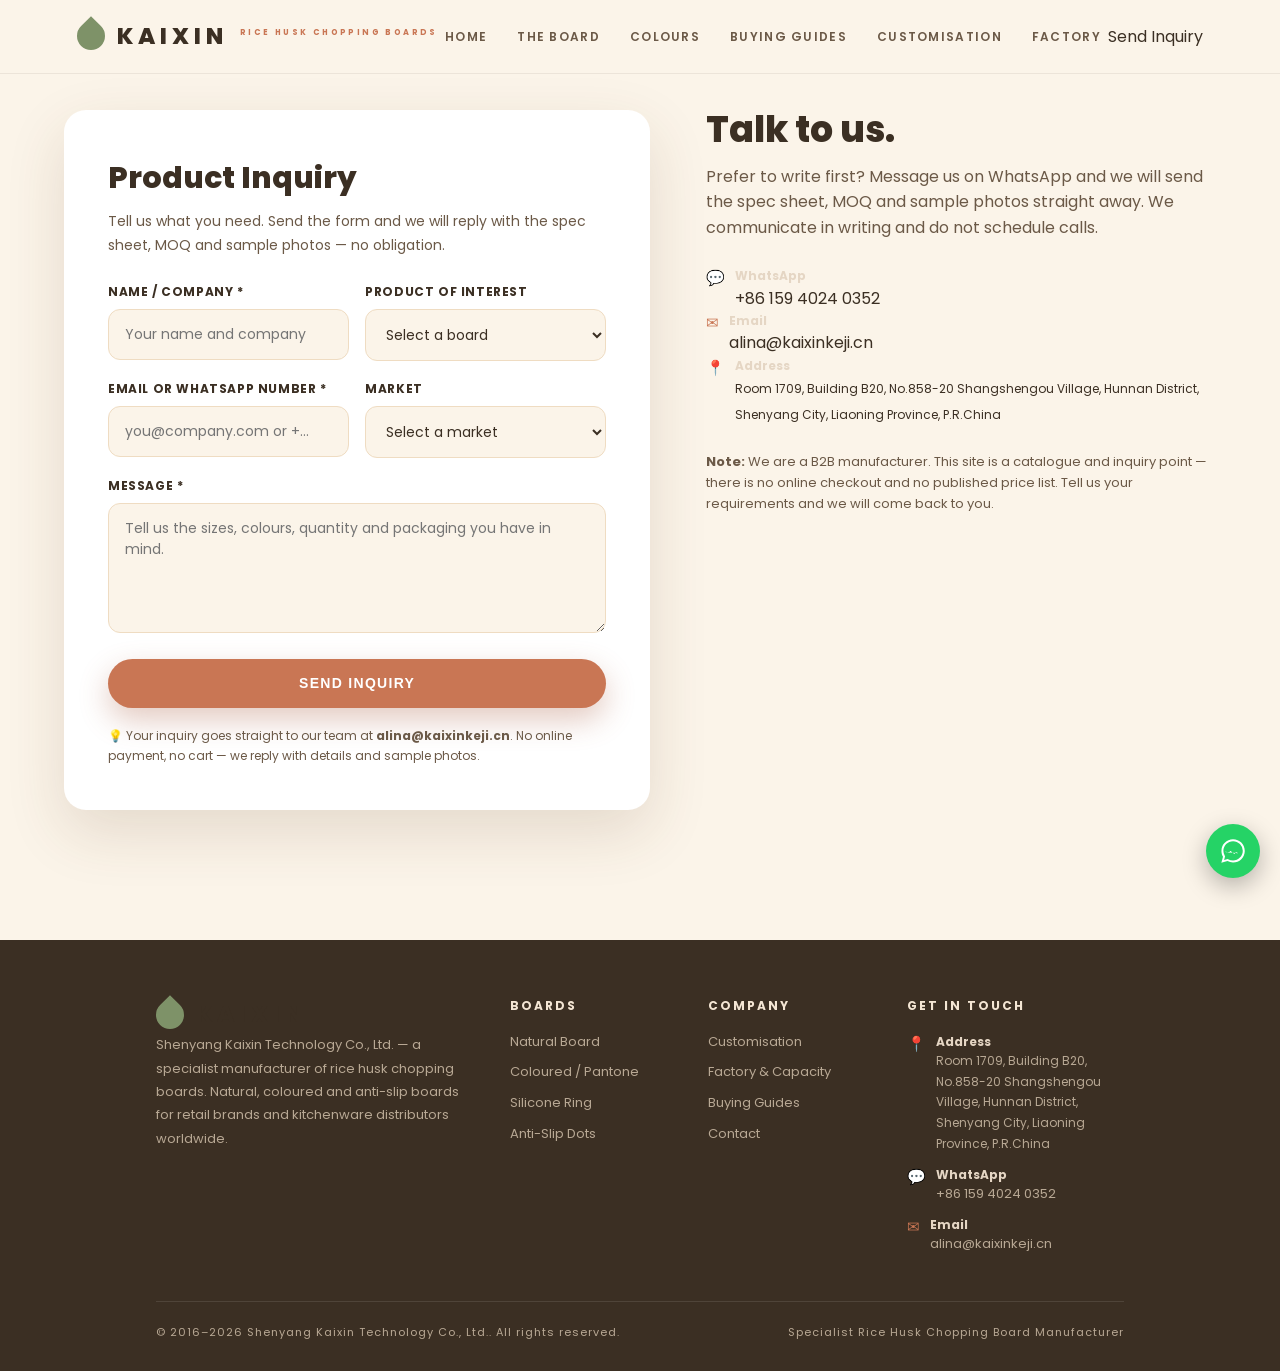
==== commit 56844879: "site: worldwide positioning in footer, llms.txt and market dropdown" ====
--- a/contact.html
+++ b/contact.html
@@ -115,6 +115,7 @@
         <div class="field"><label>Market</label>
           <select name="market"><option value="">Select a market</option>
             <option>United Kingdom</option><option>Australia</option><option>New Zealand</option>
+            <option>United States</option><option>Canada</option><option>Europe</option>
             <option>Other / not sure yet</option></select></div>
       </div>
       <div class="field"><label>Message *</label><textarea name="message" placeholder="Tell us the sizes, colours, quantity and packaging you have in mind." required></textarea></div>
@@ -135,7 +136,7 @@
 <footer>
   <div class="container foot-grid">
     <div class="foot-brand"><span class="brand"><span class="leaf"></span>KAIXIN</span>
-      <p>Shenyang Kaixin Technology Co., Ltd. &mdash; a specialist manufacturer of rice husk chopping boards. Natural, coloured and anti-slip boards for retail brands and kitchenware distributors in the UK, Australia and New Zealand.</p></div>
+      <p>Shenyang Kaixin Technology Co., Ltd. &mdash; a specialist manufacturer of rice husk chopping boards. Natural, coloured and anti-slip boards for retail brands and kitchenware distributors worldwide.</p></div>
     <div><h4>Boards</h4>
       <a href="products/natural-rice-husk-chopping-board.html">Natural Board</a>
       <a href="products/coloured-rice-husk-chopping-board.html">Coloured / Pantone</a>
--- a/assets/css/style.css
+++ b/assets/css/style.css
@@ -103,13 +103,16 @@
 .promise .lbl{font-size:12px;font-weight:600;letter-spacing:1.6px;
   text-transform:uppercase;margin-top:10px;opacity:.94}
 
-/* ---------- COLOURS FULL-BLEED ---------- */
-.colours{position:relative;overflow:hidden;background:var(--sand)}
-.colours>img{width:100%;max-height:720px;object-fit:cover}
-.colours .cap{position:absolute;left:8%;top:50%;transform:translateY(-50%);max-width:440px}
-.colours .cap h2{font-size:clamp(40px,4.8vw,66px);line-height:1.05;
-  font-weight:800;color:var(--ink);text-shadow:0 2px 0 rgba(255,255,255,.45)}
-.colours .cap p{font-size:16px;line-height:1.7;color:var(--ink2);margin-top:18px;max-width:360px}
+/* ---------- COLOURS SPLIT ---------- */
+.colours{display:grid;grid-template-columns:.9fr 1.1fr;align-items:center;gap:70px;
+  padding:110px 8%;background:linear-gradient(180deg,var(--cream) 0%,var(--cream2) 100%)}
+.colours .cap{max-width:520px}
+.colours .cap h2{font-size:clamp(40px,4.6vw,62px);line-height:1.08;
+  font-weight:800;color:var(--ink);margin-top:16px}
+.colours .cap p{font-size:16px;line-height:1.75;color:var(--ink2);margin-top:18px;max-width:430px}
+.colours .pic{margin:0}
+.colours .pic img{width:100%;height:auto;display:block;border-radius:24px;
+  box-shadow:0 26px 60px rgba(90,60,30,.18)}
 
 /* ---------- FEATURE BAND ---------- */
 .band{display:grid;grid-template-columns:1fr 1fr;align-items:stretch;min-height:560px}
@@ -277,7 +280,8 @@
   .promise{grid-template-columns:1fr 1fr;gap:28px}
   .custom-grid{grid-template-columns:1fr}
   .foot-grid{grid-template-columns:1fr 1fr;gap:32px}
-  .colours .cap{position:static;transform:none;padding:48px 8% 8px}
+  .colours{grid-template-columns:1fr;gap:36px;padding:70px 8%}
+  .colours .cap{max-width:none}
   .detail{gap:32px}
   .form-card .row2{grid-template-columns:1fr}
 }
